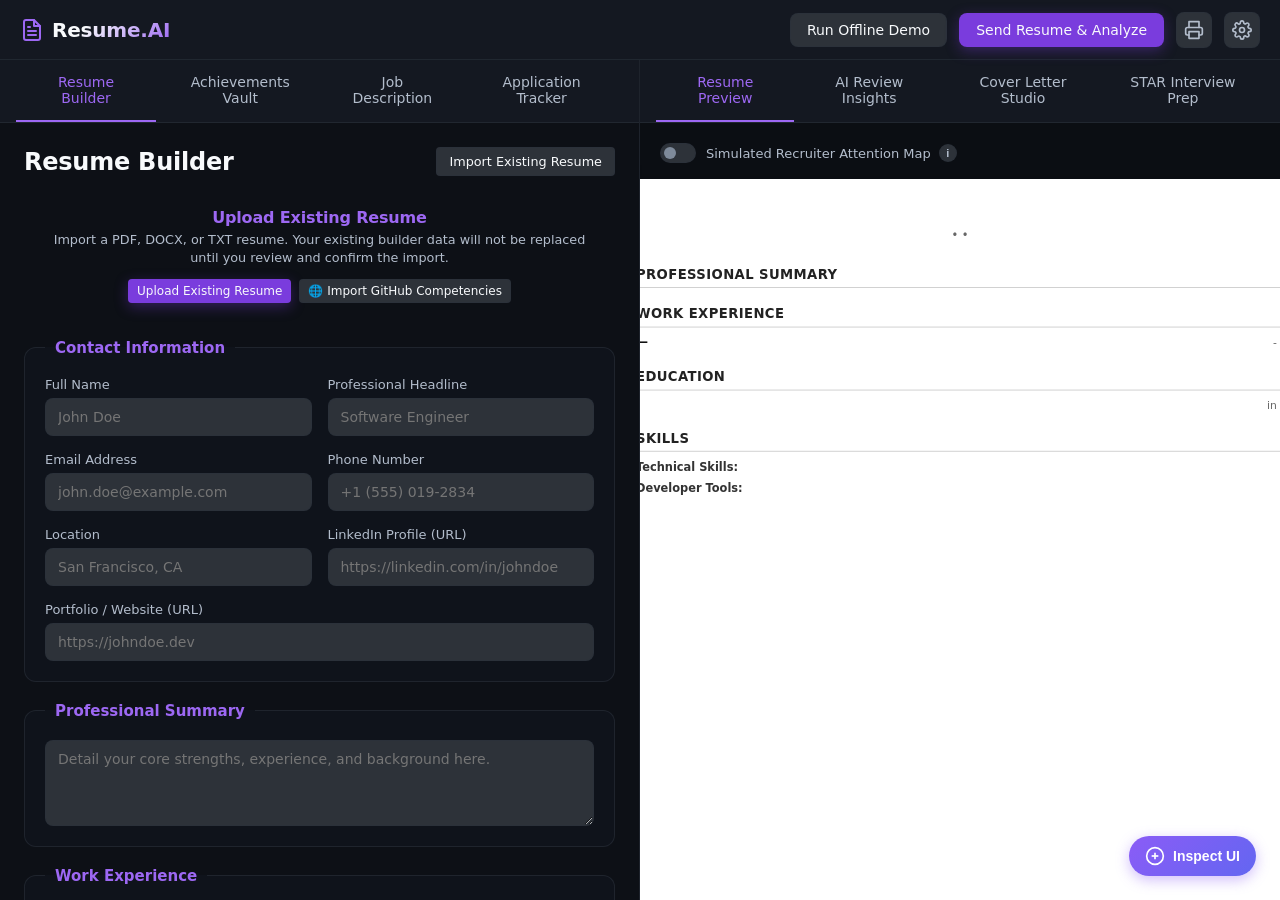
==== index.html @ a14cfd0c "feat: initial commit for Resume.AI optimizer application" ====
<!DOCTYPE html>
<html lang="en">
<head>
  <meta charset="UTF-8">
  <meta name="viewport" content="width=device-width, initial-scale=1.0">
  <title>Resume.AI - Resume Builder & Recruiter/ATS Analyzer</title>
  <meta name="description" content="Optimize your resume using a deterministic ATS compatibility score and simulated recruiter heatmap reviews.">
  <link rel="stylesheet" href="styles.css">
</head>
<body class="print-letter">

  <!-- Main App Header -->
  <header class="app-header">
    <div class="header-container">
      <div class="logo-area">
        <svg class="logo-icon" width="24" height="24" viewBox="0 0 24 24" fill="none" stroke="currentColor" stroke-width="2" stroke-linecap="round" stroke-linejoin="round">
          <path d="M14 2H6a2 2 0 0 0-2 2v16a2 2 0 0 0 2 2h12a2 2 0 0 0 2-2V8z"></path>
          <polyline points="14 2 14 8 20 8"></polyline>
          <line x1="16" y1="13" x2="8" y2="13"></line>
          <line x1="16" y1="17" x2="8" y2="17"></line>
          <polyline points="10 9 9 9 8 9"></polyline>
        </svg>
        <h1 class="logo-title">Resume.AI</h1>
      </div>
      
      <nav class="header-actions" aria-label="Global controls">
        <button id="btn-run-demo" class="btn btn-secondary" type="button">
          Run Offline Demo
        </button>
        <button id="btn-run-live" class="btn btn-primary" type="button">
          Send Resume & Analyze
        </button>
        <button id="btn-print" class="btn btn-icon" type="button" aria-label="Print or Save PDF">
          <svg width="20" height="20" viewBox="0 0 24 24" fill="none" stroke="currentColor" stroke-width="2" stroke-linecap="round" stroke-linejoin="round">
            <polyline points="6 9 6 2 18 2 18 9"></polyline>
            <path d="M6 18H4a2 2 0 0 1-2-2v-5a2 2 0 0 1 2-2h16a2 2 0 0 1 2 2v5a2 2 0 0 1-2 2h-2"></path>
            <rect x="6" y="14" width="12" height="8"></rect>
          </svg>
        </button>
        <button id="btn-settings" class="btn btn-icon" type="button" aria-label="Open settings">
          <svg width="20" height="20" viewBox="0 0 24 24" fill="none" stroke="currentColor" stroke-width="2" stroke-linecap="round" stroke-linejoin="round">
            <circle cx="12" cy="12" r="3"></circle>
            <path d="M19.4 15a1.65 1.65 0 0 0 .33 1.82l.06.06a2 2 0 1 1-2.83 2.83l-.06-.06a1.65 1.65 0 0 0-1.82-.33 1.65 1.65 0 0 0-1 1.51V21a2 2 0 0 1-4 0v-.09A1.65 1.65 0 0 0 9 19.4a1.65 1.65 0 0 0-1.82.33l-.06.06a2 2 0 1 1-2.83-2.83l.06-.06a1.65 1.65 0 0 0 .33-1.82 1.65 1.65 0 0 0-1.51-1H3a2 2 0 0 1 0-4h.09A1.65 1.65 0 0 0 4.6 9a1.65 1.65 0 0 0-.33-1.82l-.06-.06a2 2 0 1 1 2.83-2.83l.06.06a1.65 1.65 0 0 0 1.82.33H9a1.65 1.65 0 0 0 1-1.51V3a2 2 0 0 1 4 0v.09a1.65 1.65 0 0 0 1 1.51 1.65 1.65 0 0 0 1.82-.33l.06-.06a2 2 0 1 1 2.83 2.83l-.06.06a1.65 1.65 0 0 0-.33 1.82V9a1.65 1.65 0 0 0 1.51 1H21a2 2 0 0 1 0 4h-.09a1.65 1.65 0 0 0-1.51 1z"></path>
          </svg>
        </button>
      </div>
    </div>
  </header>

  <!-- Mobile Bottom Tab Navigation -->
  <nav class="mobile-nav-tabs" aria-label="Mobile Navigation">
    <button id="mobile-tab-editor" class="mobile-nav-btn active" type="button">
      <svg width="20" height="20" viewBox="0 0 24 24" fill="none" stroke="currentColor" stroke-width="2" stroke-linecap="round" stroke-linejoin="round">
        <path d="M11 4H4a2 2 0 0 0-2 2v14a2 2 0 0 0 2 2h14a2 2 0 0 0 2-2v-7"></path>
        <path d="M18.5 2.5a2.121 2.121 0 1 1 3 3L12 15l-4 1 1-4z"></path>
      </svg>
      <span>Editor</span>
    </button>
    <button id="mobile-tab-preview" class="mobile-nav-btn" type="button">
      <svg width="20" height="20" viewBox="0 0 24 24" fill="none" stroke="currentColor" stroke-width="2" stroke-linecap="round" stroke-linejoin="round">
        <path d="M14 2H6a2 2 0 0 0-2 2v16a2 2 0 0 0 2 2h12a2 2 0 0 0 2-2V8z"></path>
        <polyline points="14 2 14 8 20 8"></polyline>
      </svg>
      <span>Preview</span>
    </button>
    <button id="mobile-tab-insights" class="mobile-nav-btn" type="button">
      <svg width="20" height="20" viewBox="0 0 24 24" fill="none" stroke="currentColor" stroke-width="2" stroke-linecap="round" stroke-linejoin="round">
        <line x1="18" y1="20" x2="18" y2="10"></line>
        <line x1="12" y1="20" x2="12" y2="4"></line>
        <line x1="6" y1="20" x2="6" y2="14"></line>
      </svg>
      <span>Insights</span>
    </button>
  </nav>

  <!-- Main Content Grid -->
  <main class="app-main-grid">
    
    <!-- LEFT PANEL: Editor Forms -->
    <section class="panel-section editor-panel" aria-label="Resume Inputs and Setup">
      <div class="panel-tabs-header" role="tablist" aria-label="Editor sections">
        <button id="tab-builder" class="panel-tab active" role="tab" aria-selected="true" aria-controls="panel-builder" tabindex="0" type="button">
          Resume Builder
        </button>
        <button id="tab-vault" class="panel-tab" role="tab" aria-selected="false" aria-controls="panel-vault" tabindex="-1" type="button">
          Achievements Vault
        </button>
        <button id="tab-jd" class="panel-tab" role="tab" aria-selected="false" aria-controls="panel-jd" tabindex="-1" type="button">
          Job Description
        </button>
        <button id="tab-tracker" class="panel-tab" role="tab" aria-selected="false" aria-controls="panel-tracker" tabindex="-1" type="button">
          Application Tracker
        </button>
      </div>

      <!-- Tab Content Area -->
      <div class="panel-body">
        
        <!-- Tab 1: Builder Form -->
        <div id="panel-builder" class="tab-panel-content active" role="tabpanel" aria-labelledby="tab-builder">
          <div class="form-scroll-wrapper">
            <!-- Undo Import Alert Banner -->
            <div id="undo-import-banner" style="display: none; background-color: var(--primary); border: 1px solid var(--primary-light); border-radius: 6px; padding: 10px 16px; margin: 0 0 20px 0; justify-content: space-between; align-items: center; gap: 12px; flex-wrap: wrap;">
              <span style="font-size: 0.85rem; color: #fff; font-weight: 500;">Resume imported successfully. You can revert back to your previous builder data if needed.</span>
              <button id="btn-undo-import" class="btn btn-secondary btn-sm" type="button" style="background-color: var(--background); border-color: var(--border);">Undo Import</button>
            </div>

            <div style="display: flex; justify-content: space-between; align-items: center; margin-bottom: 16px;">
              <h2 class="section-title" style="margin: 0;">Resume Builder</h2>
              <button id="btn-import-text-trigger" class="btn btn-secondary btn-sm" type="button" style="font-size: 0.8rem; padding: 6px 12px;">Import Existing Resume</button>
            </div>

            <!-- Upload Existing Resume Header Banner -->
            <div class="upload-widget-card" style="background-color: var(--card-bg); border: 1px dashed var(--border); border-radius: 8px; padding: 16px; margin-bottom: 20px; text-align: center;">
              <h3 style="margin-top: 0; font-size: 1rem; color: var(--primary-light); margin-bottom: 4px;">Upload Existing Resume</h3>
              <p style="font-size: 0.8rem; color: var(--text-secondary); margin-bottom: 12px; line-height: 1.4;">
                Import a PDF, DOCX, or TXT resume. Your existing builder data will not be replaced until you review and confirm the import.
              </p>
              <div style="display: flex; justify-content: center; gap: 8px; flex-wrap: wrap;">
                <button id="btn-upload-resume-trigger" class="btn btn-primary btn-sm" type="button" style="display: inline-flex; align-items: center; gap: 6px;">
                  Upload Existing Resume
                </button>
                <button id="btn-scrape-github-trigger" class="btn btn-secondary btn-sm" type="button" style="display: inline-flex; align-items: center; gap: 6px;">
                  🌐 Import GitHub Competencies
                </button>
              </div>
            </div>
            
            <!-- Contact Section -->
            <fieldset class="form-fieldset">
              <legend class="fieldset-legend">Contact Information</legend>
              <div class="form-grid">
                <div class="form-group">
                  <label for="contact-name">Full Name</label>
                  <input type="text" id="contact-name" placeholder="John Doe" value="John Doe">
                </div>
                <div class="form-group">
                  <label for="contact-headline">Professional Headline</label>
                  <input type="text" id="contact-headline" placeholder="Software Engineer" value="Software Engineer">
                </div>
                <div class="form-group">
                  <label for="contact-email">Email Address</label>
                  <input type="email" id="contact-email" placeholder="john.doe@example.com" value="john.doe@example.com">
                </div>
                <div class="form-group">
                  <label for="contact-phone">Phone Number</label>
                  <input type="tel" id="contact-phone" placeholder="+1 (555) 019-2834" value="+1 (555) 019-2834">
                </div>
                <div class="form-group">
                  <label for="contact-location">Location</label>
                  <input type="text" id="contact-location" placeholder="San Francisco, CA" value="San Francisco, CA">
                </div>
                <div class="form-group">
                  <label for="contact-linkedin">LinkedIn Profile (URL)</label>
                  <input type="url" id="contact-linkedin" placeholder="https://linkedin.com/in/johndoe" value="https://linkedin.com/in/johndoe">
                </div>
                <div class="form-group full-width">
                  <label for="contact-portfolio">Portfolio / Website (URL)</label>
                  <input type="url" id="contact-portfolio" placeholder="https://johndoe.dev" value="https://johndoe.dev">
                </div>
              </div>
            </fieldset>

            <!-- Summary Section -->
            <fieldset class="form-fieldset">
              <legend class="fieldset-legend">Professional Summary</legend>
              <div class="form-group">
                <label for="summary-text" class="sr-only">Summary</label>
                <textarea id="summary-text" rows="4" placeholder="Detail your core strengths, experience, and background here.">Experienced Software Engineer specializing in modern frontend architectures and high-performance client applications. Proven history of building responsive web applications.</textarea>
              </div>
            </fieldset>

            <!-- Experience Section -->
            <fieldset class="form-fieldset">
              <legend class="fieldset-legend">Work Experience</legend>
              <div id="experience-list-container">
                <!-- Static Experience Entry -->
                <div class="experience-card" data-id="exp-sample-1">
                  <div class="form-grid">
                    <div class="form-group">
                      <label>Company</label>
                      <input type="text" value="Innovate Tech Solutions" class="exp-company">
                    </div>
                    <div class="form-group">
                      <label>Job Title</label>
                      <input type="text" value="Frontend Engineer" class="exp-title">
                    </div>
                    <div class="form-group">
                      <label>Dates Worked</label>
                      <input type="text" value="Jan 2024 - Present" class="exp-dates">
                    </div>
                    <div class="form-group">
                      <label>Location</label>
                      <input type="text" value="San Francisco, CA" class="exp-location">
                    </div>
                    <div class="form-group full-width">
                      <label>Bullet Points</label>
                      <div class="bullet-list-inputs">
                        <div class="bullet-input-row" data-id="bullet-sample-1">
                          <input type="text" value="Responsible for building application components." class="exp-bullet">
                          <button class="btn btn-icon btn-danger btn-delete-bullet" type="button" aria-label="Delete bullet">×</button>
                        </div>
                        <div class="bullet-input-row" data-id="bullet-sample-2">
                          <input type="text" value="Helped fix bugs in the frontend client application." class="exp-bullet">
                          <button class="btn btn-icon btn-danger btn-delete-bullet" type="button" aria-label="Delete bullet">×</button>
                        </div>
                      </div>
                      <button class="btn btn-secondary btn-sm btn-add-bullet" type="button" style="margin-top: 8px;">+ Add Bullet</button>
                    </div>
                  </div>
                </div>
              </div>
              <button id="btn-add-experience" class="btn btn-secondary" type="button" style="margin-top: 12px;">+ Add Work Experience</button>
            </fieldset>

            <!-- Education Section -->
            <fieldset class="form-fieldset">
              <legend class="fieldset-legend">Education</legend>
              <div id="education-list-container">
                <div class="education-card" data-id="edu-sample-1">
                  <div class="form-grid">
                    <div class="form-group">
                      <label>School</label>
                      <input type="text" value="State University" class="edu-school">
                    </div>
                    <div class="form-group">
                      <label>Degree & Major</label>
                      <input type="text" value="Bachelor of Science in Computer Science" class="edu-degree">
                    </div>
                    <div class="form-group">
                      <label>Graduation Date</label>
                      <input type="text" value="May 2023" class="edu-date">
                    </div>
                  </div>
                </div>
              </div>
              <button id="btn-add-education" class="btn btn-secondary" type="button" style="margin-top: 12px;">+ Add Education</button>
            </fieldset>

            <!-- Skills Section -->
            <fieldset class="form-fieldset">
              <legend class="fieldset-legend">Skills</legend>
              <div class="form-grid">
                <div class="form-group full-width">
                  <label for="skills-technical">Technical Skills (Comma separated)</label>
                  <input type="text" id="skills-technical" value="JavaScript, HTML, CSS, React">
                </div>
                <div class="form-group full-width">
                  <label for="skills-tools">Developer Tools (Comma separated)</label>
                  <input type="text" id="skills-tools" value="Git, VS Code, Webpack">
                </div>
              </div>
            </fieldset>
          </div>
        </div>

        <!-- Tab 2: Achievements Vault -->
        <div id="panel-vault" class="tab-panel-content" role="tabpanel" aria-labelledby="tab-vault" style="display: none;">
          <div class="form-scroll-wrapper">
            <h2 class="section-title">Achievements & Certifications Vault</h2>
            <p class="section-subtitle">Store your credentials and awards offline. Resume.AI will review the Job Description and suggest adding them only if relevant.</p>
            
            <div id="vault-list-container">
              <!-- Static Vault Item -->
              <div class="vault-card" data-id="vault-sample-1">
                <div class="vault-header">
                  <span class="badge badge-cert">Certification</span>
                  <div class="vault-actions">
                    <button class="btn btn-link btn-toggle-vault-active" type="button">Include on Resume</button>
                    <button class="btn btn-icon btn-danger btn-delete-vault" type="button" aria-label="Delete item">×</button>
                  </div>
                </div>
                <div class="form-grid">
                  <div class="form-group">
                    <label>Name</label>
                    <input type="text" value="AWS Certified Solutions Architect" class="vault-name">
                  </div>
                  <div class="form-group">
                    <label>Issuer / Org</label>
                    <input type="text" value="Amazon Web Services" class="vault-issuer">
                  </div>
                  <div class="form-group">
                    <label>Date Earned</label>
                    <input type="text" value="Dec 2024" class="vault-date">
                  </div>
                  <div class="form-group">
                    <label>Aliases (Comma separated)</label>
                    <input type="text" value="AWS CSA, AWS Architect" class="vault-aliases">
                  </div>
                </div>
              </div>
            </div>
            
            <button id="btn-add-vault" class="btn btn-secondary" type="button" style="margin-top: 12px;">+ Add Vault Item</button>
          </div>
        </div>

        <!-- Tab 3: Job Description -->
        <div id="panel-jd" class="tab-panel-content" role="tabpanel" aria-labelledby="tab-jd" style="display: none;">
          <div class="form-scroll-wrapper">
            <h2 class="section-title">Target Job Description</h2>
            <p class="section-subtitle">Paste the full job description you are targeting to run the 3-stage compatibility review.</p>
            
            <div class="form-group">
              <label for="jd-text" class="sr-only">Job Description</label>
              <textarea id="jd-text" class="jd-textarea" rows="15" placeholder="Looking for a Frontend Engineer experienced in JavaScript, CSS, and modern framework technologies..."></textarea>
            </div>
          </div>
        </div>

        <!-- Tab 4: Application Tracker (CRM View) -->
        <div id="panel-tracker" class="tab-panel-content" role="tabpanel" aria-labelledby="tab-tracker" style="display: none;">
          <div class="form-scroll-wrapper">
            <div style="display: flex; justify-content: space-between; align-items: center; margin-bottom: 12px;">
              <div>
                <h2 class="section-title" style="margin: 0;">Application Kanban Tracker</h2>
                <p class="section-subtitle" style="margin: 4px 0 0 0;">Manage and track your active job applications across all stages.</p>
              </div>
              <button id="btn-add-tracker-item" class="btn btn-primary btn-sm" type="button">+ New Application</button>
            </div>

            <!-- Kanban Grid Container -->
            <div id="tracker-kanban-board" style="display: grid; grid-template-columns: repeat(auto-fit, minmax(200px, 1fr)); gap: 12px; margin-top: 16px;">
              <!-- Dynamic Kanban Column Cards -->
            </div>
          </div>
        </div>
      </div>
    </section>

    <!-- RIGHT PANEL: Preview / Review Screen -->
    <section class="panel-section preview-panel" aria-label="Resume Output and AI Review">
      <div class="panel-tabs-header" role="tablist" aria-label="Outputs">
        <button id="tab-preview" class="panel-tab active" role="tab" aria-selected="true" aria-controls="panel-preview" tabindex="0" type="button">
          Resume Preview
        </button>
        <button id="tab-review" class="panel-tab" role="tab" aria-selected="false" aria-controls="panel-review" tabindex="-1" type="button">
          AI Review Insights
        </button>
        <button id="tab-coverletter" class="panel-tab" role="tab" aria-selected="false" aria-controls="panel-coverletter" tabindex="-1" type="button">
          Cover Letter Studio
        </button>
        <button id="tab-interview" class="panel-tab" role="tab" aria-selected="false" aria-controls="panel-interview" tabindex="-1" type="button">
          STAR Interview Prep
        </button>
      </div>

      <!-- Preview Panel Content -->
      <div class="panel-body">
        
        <!-- Live Resume Sheet (White sheet in dark container) -->
        <div id="panel-preview" class="tab-panel-content active" role="tabpanel" aria-labelledby="tab-preview">
          
          <div class="preview-controls-row">
            <div class="heatmap-toggle-wrapper">
              <label class="switch-label" for="toggle-heatmap">
                <input type="checkbox" id="toggle-heatmap">
                <span class="switch-slider"></span>
                <span>Simulated Recruiter Attention Map</span>
              </label>
              <span id="heatmap-sr-status" class="sr-only" aria-live="polite">Simulated Recruiter Attention Map is currently hidden.</span>
              <div class="info-tooltip-container">
                <button class="info-tooltip-trigger" type="button" aria-label="Map information">i</button>
                <div class="info-tooltip-popup" role="tooltip">
                  This visualization is an AI-generated attention estimate based on resume structure and content placement. It is not based on physical eye-tracking data.
                </div>
              </div>
            </div>
          </div>

          <div class="resume-sheet-container">
            <!-- Simulated Attention Overlay (Hidden by default) -->
            <div id="heatmap-overlay" class="heatmap-overlay" style="display: none;">
              <div class="heatmap-bubble spot-1" style="top: 10%; left: 30%; width: 250px; height: 120px;"></div>
              <div class="heatmap-bubble spot-2" style="top: 25%; left: 15%; width: 500px; height: 180px;"></div>
              <div class="heatmap-bubble spot-3" style="top: 55%; left: 20%; width: 350px; height: 100px;"></div>
            </div>
            
            <!-- Standard ATS Resume Layout -->
            <article class="resume-sheet">
              
              <header class="resume-sheet-header">
                <h2 id="preview-name" class="resume-title">John Doe</h2>
                <p id="preview-headline" class="resume-subtitle">Software Engineer</p>
                <div id="preview-contact-details" class="resume-contact">
                  <span id="preview-email">john.doe@example.com</span> • 
                  <span id="preview-phone">+1 (555) 019-2834</span> • 
                  <span id="preview-location">San Francisco, CA</span>
                </div>
                <div class="resume-links">
                  <a id="preview-linkedin" href="https://linkedin.com/in/johndoe" target="_blank" rel="noopener">LinkedIn</a>
                  <a id="preview-portfolio" href="https://johndoe.dev" target="_blank" rel="noopener">Portfolio</a>
                </div>
              </header>

              <section class="resume-section">
                <h3>Professional Summary</h3>
                <hr>
                <p id="preview-summary">Experienced Software Engineer specializing in modern frontend architectures and high-performance client applications. Proven history of building responsive web applications.</p>
              </section>

              <section class="resume-section">
                <h3>Work Experience</h3>
                <hr>
                <div id="preview-experience-container">
                  <div class="preview-experience-item">
                    <div class="item-header">
                      <strong class="item-comp-title">Innovate Tech Solutions — Frontend Engineer</strong>
                      <span class="item-meta">Jan 2024 - Present | San Francisco, CA</span>
                    </div>
                    <ul class="item-bullets">
                      <li>Responsible for building application components.</li>
                      <li>Helped fix bugs in the frontend client application.</li>
                    </ul>
                  </div>
                </div>
              </section>

              <section class="resume-section">
                <h3>Education</h3>
                <hr>
                <div id="preview-education-container">
                  <div class="preview-education-item">
                    <div class="item-header">
                      <strong class="item-comp-title">State University</strong>
                      <span class="item-meta">Bachelor of Science in Computer Science | May 2023</span>
                    </div>
                  </div>
                </div>
              </section>

              <section class="resume-section">
                <h3>Skills</h3>
                <hr>
                <div class="preview-skills-grid">
                  <div><strong>Technical Skills:</strong> <span id="preview-skills-technical">JavaScript, HTML, CSS, React</span></div>
                  <div><strong>Developer Tools:</strong> <span id="preview-skills-tools">Git, VS Code, Webpack</span></div>
                  <div id="preview-skills-vault-row" style="display: none;">
                    <strong>Certifications & Awards:</strong> <span id="preview-skills-vault-list"></span>
                  </div>
                </div>
              </section>

            </article>
          </div>
        </div>

        <!-- AI Review Tab: Analysis Dashboard placeholders -->
        <div id="panel-review" class="tab-panel-content" role="tabpanel" aria-labelledby="tab-review" style="display: none;">
          <div class="review-scroll-wrapper">
            
            <!-- Default Empty State -->
            <div id="review-empty-state" class="empty-state-card">
              <svg width="48" height="48" viewBox="0 0 24 24" fill="none" stroke="currentColor" stroke-width="1.5" stroke-linecap="round" stroke-linejoin="round" class="empty-icon">
                <circle cx="12" cy="12" r="10"></circle>
                <line x1="12" y1="8" x2="12" y2="12"></line>
                <line x1="12" y1="16" x2="12.01" y2="16"></line>
              </svg>
              <h3>No Analysis Run Yet</h3>
              <p>Configure your target Job Description and click "Run Offline Demo" or "Send Resume & Analyze" above to generate insights.</p>
            </div>
            
            <!-- Loading State Card -->
            <div id="review-loading-state" class="empty-state-card" style="display: none;">
              <div class="loader-spinner" style="border: 4px solid rgba(255,255,255,0.1); border-top: 4px solid var(--primary-light); border-radius: 50%; width: 40px; height: 40px; animation: spin 1s linear infinite; margin-bottom: 16px;"></div>
              <h3>Analyzing Resume...</h3>
              <p>Analyzing formatting criteria, matching credentials, and fetching AI review impressions.</p>
              <button id="btn-cancel-analysis" class="btn btn-secondary btn-sm" type="button" style="margin-top: 16px;">Cancel Analysis</button>
            </div>

            <!-- Hidden Review Results Mock Frame -->
            <div id="review-results-container" style="display: none;">
              
              <!-- ATS Score & Core Checklist -->
              <div class="review-row-grid">
                <div class="dashboard-card score-card">
                  <h3 class="card-title">ATS Compatibility Estimate</h3>
                  <div class="score-display">
                    <span id="score-number-display" class="score-number">--</span>
                    <span class="score-total">/100</span>
                  </div>
                  <div id="score-band-badge" class="badge" style="margin: 8px 0; font-size: 0.85rem; display: inline-block;">Needs Improvement</div>
                  <p class="score-caption" style="font-size: 0.75rem; margin-top: 8px;">
                    This estimate measures resume structure and alignment with the provided Job Description. It does not represent the scoring method of any specific ATS or guarantee an interview.
                  </p>
                </div>
                
                <div class="dashboard-card checklist-card">
                  <h3 class="card-title">Formatting Checks</h3>
                  <ul id="checklist-list-container" class="checklist-list">
                    <!-- Dynamic Checklist items go here -->
                  </ul>
                </div>
              </div>

              <!-- ATS Categories Breakdown -->
              <div class="dashboard-card">
                <h3 class="card-title">ATS Category Breakdowns</h3>
                <div id="ats-breakdown-details">
                  <!-- Dynamic category scores & findings go here -->
                </div>
              </div>

              <!-- 5-Dimensional Job Fit Breakdown (ai-job-search style) -->
              <div class="dashboard-card">
                <div style="display: flex; justify-content: space-between; align-items: center; margin-bottom: 12px;">
                  <h3 class="card-title" style="margin-bottom: 0;">5-Dimensional Job Fit Analysis</h3>
                  <span class="badge badge-cert" style="font-size: 0.75rem;">AI Fit Matrix</span>
                </div>
                <p style="font-size: 0.8rem; color: var(--text-muted); margin-bottom: 16px;">
                  Evaluates alignment across key candidate evaluation pillars: Skills, Experience Level, Career Trajectory, Culture &amp; Work-Style, and Platform Tools.
                </p>
                <div id="fit-5d-container" style="display: flex; flex-direction: column; gap: 14px;">
                  <!-- Dynamic 5D Fit Bars inserted by JS -->
                </div>
              </div>

              <!-- Stage 2: Recruiter Review -->
              <div class="dashboard-card">
                <h3 class="card-title">Stage 2: Recruiter 7-Second Review</h3>
                <div id="recruiter-review-findings">
                  <!-- Dynamic recruiter comments go here -->
                </div>
              </div>

              <!-- Stage 3: Hiring Manager Review -->
              <div class="dashboard-card">
                <h3 class="card-title">Stage 3: Hiring Manager Review</h3>
                <div id="hiring-manager-review-findings">
                  <!-- Dynamic hiring manager comments go here -->
                </div>
              </div>

              <!-- Bullet Rewrites Section -->
              <div class="dashboard-card">
                <div style="display: flex; justify-content: space-between; align-items: center; margin-bottom: 12px; flex-wrap: wrap; gap: 8px;">
                  <h3 class="card-title" style="margin: 0;">Experience Bullet Optimization</h3>
                  <button id="btn-global-undo" class="btn btn-secondary btn-sm" type="button" disabled style="display: inline-flex; align-items: center; gap: 4px;">
                    Undo Last Rewrite
                  </button>
                </div>
                <p class="section-subtitle">Rewriting weak statements to use action verbs, owner mindsets, and impact slots without inventing unsupported facts.</p>
                <div id="bullet-rewrites-container">
                  <!-- Dynamic rewrite cards go here -->
                </div>
              </div>

              <!-- Achievements & Certifications Vault Actions -->
              <div class="dashboard-card">
                <h3 class="card-title">Vault Match Recommendations</h3>
                <p class="section-subtitle">AI recommendations to toggle credentials on or off based on target Job Description demands.</p>
                <div id="vault-suggestions-container">
                  <!-- Dynamic vault certification suggestions go here -->
                </div>
              </div>

            </div>

          </div>
        </div>

        <!-- Cover Letter Studio Tab Panel -->
        <div id="panel-coverletter" class="tab-panel-content" role="tabpanel" aria-labelledby="tab-coverletter" style="display: none; padding: 20px;">
          <div class="dashboard-card">
            <div style="display: flex; justify-content: space-between; align-items: center; margin-bottom: 12px; flex-wrap: wrap; gap: 8px;">
              <div>
                <h3 class="card-title" style="margin: 0;">AI Cover Letter Drafter &amp; Reviewer</h3>
                <p style="font-size: 0.8rem; color: var(--text-muted); margin-top: 4px;">
                  Uses a dual-agent process: Agent 1 drafts from your resume &amp; target JD, Agent 2 reviews from a hiring manager's perspective.
                </p>
              </div>
              <div style="display: flex; gap: 8px;">
                <select id="coverletter-tone" class="form-control" style="width: auto; padding: 4px 8px; font-size: 0.8rem;">
                  <option value="professional">Professional / Enterprise</option>
                  <option value="conversational">Startup / Conversational</option>
                  <option value="executive">Executive / Technical Lead</option>
                </select>
                <button id="btn-generate-coverletter" class="btn btn-primary btn-sm" type="button">
                  Generate Cover Letter
                </button>
              </div>
            </div>

            <!-- Draft Output Area -->
            <div id="coverletter-output-box" style="margin-top: 16px;">
              <textarea id="coverletter-text" style="width: 100%; height: 340px; background-color: var(--card-bg); color: #fff; border: 1px solid var(--border); border-radius: 6px; padding: 14px; font-family: sans-serif; font-size: 0.9rem; line-height: 1.6; resize: vertical;" placeholder="Click 'Generate Cover Letter' to draft a tailored letter matching your experience to the target Job Description..."></textarea>
              <div style="display: flex; justify-content: flex-end; gap: 10px; margin-top: 10px;">
                <button id="btn-copy-coverletter" class="btn btn-secondary btn-sm" type="button">
                  Copy to Clipboard
                </button>
              </div>
            </div>
          </div>
        </div>

        <!-- STAR Interview Prep Studio Tab Panel -->
        <div id="panel-interview" class="tab-panel-content" role="tabpanel" aria-labelledby="tab-interview" style="display: none; padding: 20px;">
          <div class="dashboard-card">
            <div style="display: flex; justify-content: space-between; align-items: center; margin-bottom: 12px; flex-wrap: wrap; gap: 8px;">
              <div>
                <h3 class="card-title" style="margin: 0;">STAR Interview Prep Studio</h3>
                <p style="font-size: 0.8rem; color: var(--text-muted); margin-top: 4px;">
                  Generates Situation, Task, Action, Result (STAR) interview stories matching your resume metrics to target JD requirements.
                </p>
              </div>
              <button id="btn-generate-star" class="btn btn-primary btn-sm" type="button">
                Generate STAR Q&amp;A Prep
              </button>
            </div>

            <!-- STAR Prep Output Cards -->
            <div id="star-prep-container" style="margin-top: 16px; display: flex; flex-direction: column; gap: 14px;">
              <div class="stage-placeholder-banner">
                <p>Click 'Generate STAR Q&amp;A Prep' to build tailored Situation-Task-Action-Result interview responses.</p>
              </div>
            </div>
          </div>
        </div>

      </div>
    </section>

  </main>

  <!-- Modals & Dialog overlays -->
  
  <!-- 1. Settings Dialog -->
  <dialog id="settings-dialog" class="app-dialog" role="dialog" aria-modal="true" aria-labelledby="settings-dialog-title">
    <div class="dialog-content">
      <header class="dialog-header">
        <h2 id="settings-dialog-title">Application Settings</h2>
        <button class="dialog-close-btn" aria-label="Close settings">×</button>
      </header>
      
      <div class="dialog-body">
        <fieldset class="form-fieldset">
          <legend class="fieldset-legend">Gemini API Credentials</legend>
          <p class="settings-disclaimer">
            **Gemini API key notice:** Use a current authorization key created in Google AI Studio. Google plans to stop accepting standard API keys in September 2026. Your key is sent directly from this browser to the Gemini API and may be visible through browser developer tools or extensions.
          </p>
          
          <div class="form-group">
            <label for="settings-api-key">Gemini API Key</label>
            <input type="password" id="settings-api-key" placeholder="AIzaSy..." value="" autocomplete="current-password">
            <span class="input-hint">The key is stored client-side according to your storage preference.</span>
          </div>

          <div class="form-group">
            <label for="settings-storage-pref">Key Storage Mode</label>
            <select id="settings-storage-pref">
              <option value="session">Use for this session only (sessionStorage)</option>
              <option value="local">Remember on this device (localStorage with warning)</option>
            </select>
            <span class="input-hint warning-hint" id="local-storage-warning" style="display: none;">
              ⚠️ Warning: Saving keys in localStorage makes them retrievable by scripting on this website. Do not use production keys.
            </span>
          <div class="form-group" style="margin-top: 12px;">
            <label for="settings-model">Gemini Model</label>
            <select id="settings-model">
              <option value="gemini-3.6-flash">Gemini 3.6 Flash (Fastest, High Performance)</option>
              <option value="gemini-3.5-flash">Gemini 3.5 Flash (Balanced Speed & Accuracy)</option>
              <option value="gemini-3.1-pro">Gemini 3.1 Pro (Deep Complex Reasoning)</option>
            </select>
            <span class="input-hint">Select the Gemini model version used for resume reviews and intelligent file imports.</span>
          </div>

          <div class="settings-actions">
            <button id="btn-save-key" class="btn btn-primary btn-sm" type="button">Save API Key</button>
            <button id="btn-clear-key" class="btn btn-secondary btn-sm" type="button">Clear Saved Key</button>
          </div>
        </fieldset>

        <fieldset class="form-fieldset">
          <legend class="fieldset-legend">Document Format</legend>
          <div class="form-group">
            <label for="settings-paper-size">Export Paper Size</label>
            <select id="settings-paper-size">
              <option value="letter">US Letter (8.5" × 11")</option>
              <option value="a4">A4 (210mm × 297mm)</option>
            </select>
          </div>
        </fieldset>

        <fieldset class="form-fieldset">
          <legend class="fieldset-legend">Backup & Restore</legend>
          <p class="settings-disclaimer" style="background-color: hsla(142, 60%, 45%, 0.1); border-color: hsla(142, 60%, 45%, 0.3);">
            Export your data to a JSON backup file, or restore a previously saved backup. The backup file explicitly excludes any API keys.
          </p>
          <div class="settings-actions">
            <button id="btn-export-backup" class="btn btn-primary btn-sm" type="button">Export Backup</button>
            <button id="btn-trigger-import" class="btn btn-secondary btn-sm" type="button">Import Backup</button>
            <input type="file" id="import-file-input" accept=".json" style="display:none;" aria-hidden="true">
          </div>
        </fieldset>

        <fieldset class="form-fieldset">
          <legend class="fieldset-legend">Application Data Reset</legend>
          <p class="reset-disclaimer">Perform selective clears or a full destructive factory reset. A confirmation dialog will prompt you before data is erased.</p>
          <div class="settings-actions" style="flex-wrap: wrap;">
            <button id="btn-clear-resume" class="btn btn-secondary btn-sm" type="button">Clear Resume Data</button>
            <button id="btn-clear-analysis" class="btn btn-secondary btn-sm" type="button">Clear Analysis Results</button>
            <button id="btn-clear-api-key" class="btn btn-secondary btn-sm" type="button">Clear API Key</button>
            <button id="btn-reset-data" class="btn btn-danger btn-sm" type="button" style="width: 100%; margin-top: 8px;">Reset All Local Data</button>
          </div>
        </fieldset>
      </div>
      
      <footer class="dialog-footer">
        <button id="btn-settings-close" class="btn btn-secondary" type="button">Close</button>
      </footer>
    </div>
  </dialog>

  <!-- 2. Privacy Disclosure Dialog -->
  <dialog id="privacy-dialog" class="app-dialog" role="dialog" aria-modal="true" aria-labelledby="privacy-dialog-title">
    <div class="dialog-content">
      <header class="dialog-header">
        <h2 id="privacy-dialog-title">Live AI Analysis Consent</h2>
      </header>
      
      <div class="dialog-body">
        <div class="privacy-alert-box">
          <svg class="privacy-alert-icon" width="24" height="24" viewBox="0 0 24 24" fill="none" stroke="currentColor" stroke-width="2">
            <path d="M10.29 3.86L1.82 18a2 2 0 0 0 1.71 3h16.94a2 2 0 0 0 1.71-3L13.71 3.86a2 2 0 0 0-3.42 0z"></path>
            <line x1="12" y1="9" x2="12" y2="13"></line>
            <line x1="12" y1="17" x2="12.01" y2="17"></line>
          </svg>
          <h3>Important Privacy Disclosure</h3>
        </div>
        
        <p class="privacy-text">
          By continuing with Live AI Analysis, your resume text and target job description will be transmitted directly to the Google Gemini API. This data includes any personal contact info, career history, and credentials you have entered.
        </p>
        <p class="privacy-text">
          Resume.AI is a browser-only application and does not operate its own backend database or server.
        </p>
        <p class="privacy-text font-bold">
          If you wish to test Resume.AI privately without sending any data to external network servers, please click Cancel and use the Offline Demo Sandbox instead.
        </p>
      </div>
      
      <footer class="dialog-footer">
        <button id="btn-privacy-confirm" class="btn btn-primary" type="button">I Consent, Proceed</button>
        <button id="btn-privacy-cancel" class="btn btn-secondary" type="button">Cancel</button>
      </footer>
    </div>
  </dialog>

  <!-- 3. Raw Text Importer Dialog -->
  <dialog id="import-text-dialog" class="app-dialog" role="dialog" aria-modal="true" aria-labelledby="import-text-dialog-title">
    <div class="dialog-content" style="max-width: 600px;">
      <div class="dialog-header">
        <h3 id="import-text-dialog-title">Import Existing Resume</h3>
        <button class="dialog-close-btn" aria-label="Close dialog">&times;</button>
      </div>
      <p style="font-size: 0.85rem; color: var(--text-muted); margin-bottom: 12px;">
        Copy and paste the plain text of your existing resume (from PDF, Word, or plain text) into the field below. Choose a parsing strategy below.
      </p>

      <!-- Parsing Strategy -->
      <fieldset style="border: 1px solid var(--border); border-radius: 6px; padding: 10px 14px; margin-bottom: 14px;">
        <legend style="font-size: 0.8rem; font-weight: 600; padding: 0 6px;">Parsing Strategy</legend>
        <div style="display: flex; flex-direction: column; gap: 8px; margin-top: 6px;">
          <label style="display: flex; align-items: center; gap: 8px; font-size: 0.85rem; cursor: pointer;">
            <input type="radio" name="text-parse-strategy" value="local" id="text-parse-local" checked>
            <span><strong>Parse Locally (Offline)</strong> — No API key required. Uses intelligent regex to extract sections.</span>
          </label>
          <label style="display: flex; align-items: center; gap: 8px; font-size: 0.85rem; cursor: pointer;">
            <input type="radio" name="text-parse-strategy" value="gemini" id="text-parse-gemini">
            <span><strong>Parse with Gemini AI</strong> — Requires a saved Gemini API key. More accurate for complex formats.</span>
          </label>
        </div>
      </fieldset>

      <div class="form-group">
        <label for="import-raw-text">Paste Raw Resume Content</label>
        <textarea id="import-raw-text" placeholder="John Doe&#10;Software Engineer...&#10;&#10;EXPERIENCE...&#10;Lead Developer at..." style="height: 250px; font-family: monospace; font-size: 0.85rem; color: #fff; background-color: var(--card-bg); border: 1px solid var(--border); border-radius: 4px; padding: 8px; width: 100%; box-sizing: border-box; resize: vertical;"></textarea>
      </div>
      <p style="font-size: 0.75rem; color: var(--text-muted); margin-top: 6px;">
        ⚠️ Local parsing is run offline and best-effort. Reading order for complex two-column or table-heavy resumes may be mixed.
      </p>
      <div class="dialog-footer" style="margin-top: 16px;">
        <button id="btn-submit-import-text" class="btn btn-primary" type="button">Parse &amp; Populate Resume</button>
        <button id="btn-cancel-import-text" class="btn btn-secondary" type="button">Cancel</button>
      </div>
    </div>
  </dialog>

  <!-- 4. Upload Resume Dialog -->
  <dialog id="upload-resume-dialog" class="app-dialog" role="dialog" aria-modal="true" aria-labelledby="upload-dialog-title">
    <div class="dialog-content" style="max-width: 600px;">
      <div class="dialog-header">
        <h3 id="upload-dialog-title">Upload Existing Resume</h3>
        <button class="dialog-close-btn" aria-label="Close dialog">&times;</button>
      </div>
      
      <!-- File Drop Zone -->
      <div id="drop-zone" class="upload-drop-zone" tabindex="0" role="button" aria-label="Drag and drop your resume file here or click to select from your device. Supported formats are PDF, DOCX, and TXT. Max size 5 MB.">
        <div class="drop-zone-icon">📁</div>
        <p class="drop-zone-text">Drag and drop your resume here <br> or <span class="browse-link" style="color: var(--primary-light); text-decoration: underline; font-weight: bold; cursor: pointer;">Choose File</span></p>
        <p class="drop-zone-subtext">Supported formats: PDF, DOCX, TXT | Maximum size: 5 MB</p>
        <input type="file" id="resume-file-input" accept=".pdf,.docx,.txt" style="display: none;">
      </div>

      <!-- File Status & Extracted Text Preview -->
      <div id="upload-preview-section" style="display: none; margin-top: 16px;">
        <h4 style="font-size: 0.9rem; margin-bottom: 8px;">Extracted Text Preview</h4>
        <div style="font-size: 0.75rem; color: var(--text-secondary); margin-bottom: 8px; font-weight: 600;">
          File: <span id="lbl-file-name" style="color: var(--primary-light);">filename.pdf</span> (<span id="lbl-file-size">1.2MB</span>)
        </div>
        <textarea id="txt-extracted-preview" readonly style="height: 150px; font-family: monospace; font-size: 0.75rem; background-color: var(--background); border: 1px solid var(--border); color: #fff; width: 100%; box-sizing: border-box; padding: 8px; resize: none;"></textarea>
        
        <!-- Parsing Selection -->
        <div class="form-group" style="margin-top: 16px;">
          <label style="font-size: 0.85rem; font-weight: 600; display: block; margin-bottom: 8px;">Select Parsing Strategy</label>
          <div style="display: flex; gap: 16px;">
            <label style="display: flex; align-items: center; gap: 6px; cursor: pointer; font-size: 0.85rem;">
              <input type="radio" name="parse-strategy" value="local" checked>
              Parse Locally (100% Offline, Private)
            </label>
            <label style="display: flex; align-items: center; gap: 6px; cursor: pointer; font-size: 0.85rem;">
              <input type="radio" name="parse-strategy" value="gemini">
              Parse with Gemini AI (Live Mode API Key required)
            </label>
          </div>
        </div>
      </div>

      <!-- Progress indicator -->
      <div id="import-progress-container" style="display: none; margin-top: 16px; text-align: center;">
        <div class="import-spinner" style="display: inline-block; width: 24px; height: 24px; border: 3px solid rgba(255,255,255,0.1); border-top-color: var(--primary-light); border-radius: 50%; animation: spin 1s linear infinite; margin-bottom: 8px;"></div>
        <p id="lbl-import-status" aria-live="polite" style="font-size: 0.85rem; color: var(--primary-light); margin: 0;">Extracting document text...</p>
      </div>

      <div class="dialog-footer" style="margin-top: 20px;">
        <button id="btn-upload-continue" class="btn btn-primary" type="button" disabled>Continue to Review</button>
        <button id="btn-upload-cancel" class="btn btn-secondary" type="button">Cancel</button>
      </div>
    </div>
  </dialog>

  <!-- 5. Import Review Dialog -->
  <dialog id="import-review-dialog" class="app-dialog" role="dialog" aria-modal="true" aria-labelledby="review-dialog-title">
    <div class="dialog-content" style="max-width: 700px; max-height: 90vh; display: flex; flex-direction: column;">
      <div class="dialog-header">
        <h3 id="review-dialog-title">Import Review</h3>
        <button class="dialog-close-btn" aria-label="Close dialog">&times;</button>
      </div>

      <div class="dialog-body-scrollable" style="flex: 1; overflow-y: auto; padding-right: 8px; margin-top: 12px; margin-bottom: 12px; max-height: 55vh;">
        <p style="font-size: 0.85rem; color: var(--text-muted); margin-bottom: 16px;">
          Select which parts of the parsed resume you want to import into your workspace. You can edit the field inputs directly.
        </p>

        <!-- Warnings Banner -->
        <div id="import-warnings-banner" class="alert-box-warning" style="display: none; margin-bottom: 16px; background-color: rgba(230, 126, 34, 0.15); border: 1px solid var(--warning); border-radius: 4px; padding: 10px;">
          <strong style="color: var(--warning); font-size: 0.85rem;">Import Warnings:</strong>
          <ul id="import-warnings-list" style="margin: 8px 0 0 16px; padding: 0; font-size: 0.8rem; color: var(--text-secondary);"></ul>
        </div>

        <!-- Review Sections -->
        <div style="display: flex; flex-direction: column; gap: 16px;">
          <!-- Section: Contact -->
          <fieldset class="form-fieldset">
            <legend class="fieldset-legend" style="display: flex; align-items: center; gap: 8px; float: none; width: auto; padding: 0 8px; margin: 0;">
              <input type="checkbox" id="chk-import-contact" checked>
              Contact Information
            </legend>
            <div id="preview-import-contact" class="form-grid" style="margin-top: 12px;"></div>
          </fieldset>

          <!-- Section: Summary -->
          <fieldset class="form-fieldset">
            <legend class="fieldset-legend" style="display: flex; align-items: center; gap: 8px; float: none; width: auto; padding: 0 8px; margin: 0;">
              <input type="checkbox" id="chk-import-summary" checked>
              Professional Summary
            </legend>
            <div style="margin-top: 12px; width: 100%;">
              <textarea id="preview-import-summary" style="width: 100%; height: 100px; background-color: var(--card-bg); color: #fff; border: 1px solid var(--border); border-radius: 4px; padding: 8px; box-sizing: border-box; resize: vertical;"></textarea>
            </div>
          </fieldset>

          <!-- Section: Experience -->
          <fieldset class="form-fieldset">
            <legend class="fieldset-legend" style="display: flex; align-items: center; gap: 8px; float: none; width: auto; padding: 0 8px; margin: 0;">
              <input type="checkbox" id="chk-import-experience" checked>
              Work Experience
            </legend>
            <div id="preview-import-experience" style="margin-top: 12px; display: flex; flex-direction: column; gap: 12px; width: 100%;"></div>
          </fieldset>

          <!-- Section: Education -->
          <fieldset class="form-fieldset">
            <legend class="fieldset-legend" style="display: flex; align-items: center; gap: 8px; float: none; width: auto; padding: 0 8px; margin: 0;">
              <input type="checkbox" id="chk-import-education" checked>
              Education History
            </legend>
            <div id="preview-import-education" style="margin-top: 12px; display: flex; flex-direction: column; gap: 12px; width: 100%;"></div>
          </fieldset>

          <!-- Section: Skills -->
          <fieldset class="form-fieldset">
            <legend class="fieldset-legend" style="display: flex; align-items: center; gap: 8px; float: none; width: auto; padding: 0 8px; margin: 0;">
              <input type="checkbox" id="chk-import-skills" checked>
              Skills
            </legend>
            <div class="form-grid" style="margin-top: 12px;">
              <div class="form-group">
                <label>Technical Skills (Comma separated)</label>
                <input type="text" id="preview-import-skills-tech" style="background-color: var(--card-bg); color: #fff; border: 1px solid var(--border); border-radius: 4px; padding: 8px; width: 100%; box-sizing: border-box;">
              </div>
              <div class="form-group">
                <label>Tools & Platforms (Comma separated)</label>
                <input type="text" id="preview-import-skills-tools" style="background-color: var(--card-bg); color: #fff; border: 1px solid var(--border); border-radius: 4px; padding: 8px; width: 100%; box-sizing: border-box;">
              </div>
            </div>
          </fieldset>

          <!-- Section: Vault -->
          <fieldset class="form-fieldset">
            <legend class="fieldset-legend" style="display: flex; align-items: center; gap: 8px; float: none; width: auto; padding: 0 8px; margin: 0;">
              <input type="checkbox" id="chk-import-vault" checked>
              Certifications & Vault Items
            </legend>
            <div id="preview-import-vault" style="margin-top: 12px; display: flex; flex-direction: column; gap: 12px; width: 100%;"></div>
          </fieldset>
        </div>
      </div>

      <!-- Import Strategy & Summary -->
      <div style="border-top: 1px solid var(--border); padding-top: 16px;">
        <div style="display: flex; justify-content: space-between; align-items: center; margin-bottom: 12px; flex-wrap: wrap; gap: 12px;">
          <div>
            <label style="font-size: 0.85rem; font-weight: 600; display: block; margin-bottom: 4px;">Choose Import Strategy</label>
            <div style="display: flex; gap: 16px;">
              <label style="display: flex; align-items: center; gap: 6px; cursor: pointer; font-size: 0.85rem;">
                <input type="radio" name="import-strategy" value="replace" checked>
                Replace Current Resume
              </label>
              <label style="display: flex; align-items: center; gap: 6px; cursor: pointer; font-size: 0.85rem;">
                <input type="radio" name="import-strategy" value="merge">
                Merge With Current Resume
              </label>
            </div>
          </div>
          <!-- Dynamic Import Summary Box -->
          <div id="import-summary-summary" style="background-color: rgba(255,255,255,0.05); padding: 8px 12px; border-radius: 4px; font-size: 0.75rem; border: 1px solid var(--border); max-width: 350px;">
            <strong>Import Summary:</strong>
            <div id="lbl-summary-counts" style="margin-top: 4px; color: var(--text-secondary);">No sections selected.</div>
          </div>
        </div>

        <p style="font-size: 0.75rem; color: var(--text-muted); margin-bottom: 12px;">
          No changes have been applied to your active resume workspace yet. Confirming will backup your current state and apply the import.
        </p>

        <div class="dialog-footer">
          <button id="btn-import-confirm" class="btn btn-primary" type="button">Confirm & Import</button>
          <button id="btn-import-review-cancel" class="btn btn-secondary" type="button">Cancel</button>
        </div>
      </div>
    </div>
  </dialog>

  <!-- 4. GitHub Scraper Dialog -->
  <dialog id="github-scraper-dialog" class="app-dialog" role="dialog" aria-modal="true" aria-labelledby="github-scraper-dialog-title">
    <div class="dialog-content" style="max-width: 500px;">
      <div class="dialog-header">
        <h3 id="github-scraper-dialog-title">Import GitHub Competencies</h3>
        <button class="dialog-close-btn" aria-label="Close dialog">&times;</button>
      </div>
      <div class="dialog-body">
        <p style="font-size: 0.85rem; color: var(--text-secondary); margin-bottom: 14px;">
          Fetch public repositories, primary programming languages, and project topics directly from your public GitHub profile.
        </p>
        <div class="form-group">
          <label for="github-username-input">GitHub Username or Profile URL</label>
          <input type="text" id="github-username-input" placeholder="e.g. vivekmed18 or https://github.com/vivekmed18" style="width: 100%; box-sizing: border-box;">
        </div>
      </div>
      <div class="dialog-footer">
        <button id="btn-fetch-github-data" class="btn btn-primary" type="button">Fetch Competencies</button>
        <button id="btn-cancel-github-dialog" class="btn btn-secondary" type="button">Cancel</button>
      </div>
    </div>
  </dialog>

  <!-- Toast Notification System (Offline placeholders) -->
  <div id="toast-container" class="toast-container" aria-live="polite"></div>

  <script src="vendor/pdf.min.js"></script>
  <script src="vendor/mammoth.browser.min.js"></script>
  <script src="file-extractor.js?v=4.2"></script>
  <script src="resume-parser.js?v=4.2"></script>
  <script src="mockData.js?v=4.2"></script>
  <script src="config.js?v=4.2"></script>
  <script src="analyzer.js?v=4.2"></script>
  <script src="app.js?v=4.2"></script>
  <script src="agentation-visual.js?v=1.0"></script>
</body>
</html>
---- styles.css ----
/* Resume.AI CSS Stylesheet */

/* Design Tokens */
:root {
  --font-family: system-ui, -apple-system, BlinkMacSystemFont, "Segoe UI", Roboto, "Helvetica Neue", Arial, sans-serif;
  
  /* HSL Color System */
  --bg-app: hsl(222, 25%, 8%);
  --bg-panel: hsla(222, 25%, 12%, 0.7);
  --border-glass: hsla(217, 15%, 20%, 0.6);
  --text-primary: hsl(210, 40%, 98%);
  --text-secondary: hsl(215, 20%, 75%);
  --text-muted: hsl(215, 12%, 55%);
  
  --primary: hsl(263, 70%, 55%);
  --primary-glow: hsla(263, 70%, 55%, 0.35);
  --primary-light: hsl(263, 85%, 68%);
  
  --secondary: hsl(217, 12%, 20%);
  --secondary-hover: hsl(217, 12%, 26%);
  
  --success: hsl(142, 60%, 45%);
  --danger: hsl(0, 72%, 50%);
  --danger-glow: hsla(0, 72%, 50%, 0.2);
  --warning: hsl(38, 92%, 50%);
  
  --shadow-lg: 0 10px 30px -10px rgba(0, 0, 0, 0.7);
  --radius-lg: 12px;
  --radius-md: 8px;
  --radius-sm: 4px;
  
  /* Resume sheet variables (for web view) */
  --resume-page-width: 8.5in;
  --resume-page-height: 11in;
  --resume-scale: 0.9;
}

/* Base resets */
* {
  box-sizing: border-box;
  margin: 0;
  padding: 0;
}

body {
  font-family: var(--font-family);
  background-color: var(--bg-app);
  color: var(--text-primary);
  height: 100vh;
  overflow: hidden;
  display: flex;
  flex-direction: column;
}

/* Typography & Links */
h1, h2, h3, h4, h5, h6 {
  font-weight: 600;
  letter-spacing: -0.01em;
}

a {
  color: var(--primary-light);
  text-decoration: none;
}

a:hover {
  text-decoration: underline;
}

/* Accessibility Focus States */
button:focus-visible,
input:focus-visible,
select:focus-visible,
textarea:focus-visible,
[role="tab"]:focus-visible,
a:focus-visible {
  outline: 2px solid var(--primary-light);
  outline-offset: 2px;
}

.sr-only {
  position: absolute;
  width: 1px;
  height: 1px;
  padding: 0;
  margin: -1px;
  overflow: hidden;
  clip: rect(0, 0, 0, 0);
  border: 0;
}

/* Scrollbars */
::-webkit-scrollbar {
  width: 8px;
  height: 8px;
}

::-webkit-scrollbar-track {
  background: transparent;
}

::-webkit-scrollbar-thumb {
  background: var(--secondary);
  border-radius: var(--radius-sm);
}

::-webkit-scrollbar-thumb:hover {
  background: var(--border-glass);
}

/* Header styling */
.app-header {
  height: 60px;
  background-color: var(--bg-panel);
  backdrop-filter: blur(12px);
  border-bottom: 1px solid var(--border-glass);
  z-index: 10;
  position: relative;
}

.header-container {
  max-width: 1600px;
  margin: 0 auto;
  height: 100%;
  padding: 0 20px;
  display: flex;
  align-items: center;
  justify-content: space-between;
}

.logo-area {
  display: flex;
  align-items: center;
  gap: 8px;
}

.logo-icon {
  color: var(--primary-light);
}

.logo-title {
  font-size: 1.25rem;
  background: linear-gradient(135deg, var(--text-primary) 30%, var(--primary-light));
  -webkit-background-clip: text;
  -webkit-text-fill-color: transparent;
}

.header-actions {
  display: flex;
  align-items: center;
  gap: 12px;
}

/* Buttons */
.btn {
  font-family: inherit;
  font-size: 0.875rem;
  font-weight: 500;
  padding: 8px 16px;
  border-radius: var(--radius-md);
  border: 1px solid transparent;
  cursor: pointer;
  display: inline-flex;
  align-items: center;
  justify-content: center;
  gap: 8px;
  transition: all 0.2s ease;
}

.btn-primary {
  background-color: var(--primary);
  color: var(--text-primary);
  box-shadow: 0 4px 14px var(--primary-glow);
}

.btn-primary:hover {
  background-color: var(--primary-light);
}

.btn-secondary {
  background-color: var(--secondary);
  border-color: var(--border-glass);
  color: var(--text-primary);
}

.btn-secondary:hover {
  background-color: var(--secondary-hover);
}

.btn-danger {
  background-color: var(--danger-glow);
  border-color: hsla(0, 72%, 50%, 0.4);
  color: hsl(0, 100%, 75%);
}

.btn-danger:hover {
  background-color: var(--danger);
  color: var(--text-primary);
}

.btn-icon {
  width: 36px;
  height: 36px;
  padding: 0;
  border-radius: var(--radius-md);
  background-color: var(--secondary);
  border-color: var(--border-glass);
  color: var(--text-secondary);
}

.btn-icon:hover {
  background-color: var(--secondary-hover);
  color: var(--text-primary);
}

.btn-sm {
  font-size: 0.75rem;
  padding: 4px 8px;
  border-radius: var(--radius-sm);
}

.btn-link {
  background: none;
  border: none;
  color: var(--primary-light);
  cursor: pointer;
  font-size: 0.8125rem;
  text-decoration: underline;
}

.btn-link:hover {
  color: var(--text-primary);
}

/* Layout Grid */
.app-main-grid {
  flex: 1;
  display: grid;
  grid-template-columns: 1fr 1fr;
  overflow: hidden;
  height: calc(100vh - 60px);
}

.panel-section {
  display: flex;
  flex-direction: column;
  height: 100%;
  overflow: hidden;
}

.editor-panel {
  border-right: 1px solid var(--border-glass);
  background-color: hsla(222, 25%, 6%, 0.4);
}

.preview-panel {
  background-color: var(--bg-app);
}

/* Tabs Header */
.panel-tabs-header {
  display: flex;
  background-color: var(--bg-panel);
  border-bottom: 1px solid var(--border-glass);
  padding: 0 16px;
}

.panel-tab {
  font-family: inherit;
  font-size: 0.875rem;
  font-weight: 500;
  padding: 14px 16px;
  color: var(--text-secondary);
  background: none;
  border: none;
  border-bottom: 2px solid transparent;
  cursor: pointer;
  transition: all 0.2s ease;
}

.panel-tab:hover {
  color: var(--text-primary);
}

.panel-tab.active {
  color: var(--primary-light);
  border-bottom-color: var(--primary-light);
}

.panel-body {
  flex: 1;
  overflow: hidden;
  position: relative;
}

.tab-panel-content {
  height: 100%;
  display: flex;
  flex-direction: column;
  overflow: hidden;
}

.form-scroll-wrapper,
.review-scroll-wrapper {
  flex: 1;
  overflow-y: auto;
  padding: 24px;
}

/* Form Styles */
.section-title {
  font-size: 1.5rem;
  margin-bottom: 4px;
}

.section-subtitle {
  font-size: 0.875rem;
  color: var(--text-secondary);
  margin-bottom: 20px;
  line-height: 1.4;
}

.form-fieldset {
  border: 1px solid var(--border-glass);
  background-color: hsla(222, 25%, 10%, 0.5);
  border-radius: var(--radius-lg);
  padding: 20px;
  margin-bottom: 20px;
}

.fieldset-legend {
  font-size: 0.9375rem;
  font-weight: 600;
  padding: 0 10px;
  color: var(--primary-light);
}

.form-grid {
  display: grid;
  grid-template-columns: repeat(2, 1fr);
  gap: 16px;
}

.form-group {
  display: flex;
  flex-direction: column;
  gap: 6px;
}

.form-group.full-width {
  grid-column: span 2;
}

label {
  font-size: 0.8125rem;
  font-weight: 500;
  color: var(--text-secondary);
}

input[type="text"],
input[type="email"],
input[type="tel"],
input[type="url"],
input[type="password"],
textarea,
select {
  font-family: inherit;
  font-size: 0.875rem;
  background-color: var(--secondary);
  border: 1px solid var(--border-glass);
  border-radius: var(--radius-md);
  color: var(--text-primary);
  padding: 10px 12px;
  transition: border-color 0.2s ease;
  width: 100%;
}

input:hover,
textarea:hover,
select:hover {
  border-color: var(--text-muted);
}

input:focus,
textarea:focus,
select:focus {
  border-color: var(--primary-light);
  outline: none;
}

textarea {
  resize: vertical;
}

/* Experience list custom items */
.experience-card,
.education-card,
.vault-card {
  border: 1px solid var(--border-glass);
  background-color: hsla(222, 25%, 8%, 0.7);
  border-radius: var(--radius-md);
  padding: 16px;
  margin-bottom: 12px;
}

.bullet-list-inputs {
  display: flex;
  flex-direction: column;
  gap: 8px;
  margin-top: 6px;
}

.bullet-input-row {
  display: flex;
  align-items: center;
  gap: 8px;
}

/* Vault item UI details */
.vault-header {
  display: flex;
  align-items: center;
  justify-content: space-between;
  margin-bottom: 12px;
}

.badge {
  font-size: 0.75rem;
  font-weight: 600;
  padding: 2px 8px;
  border-radius: 12px;
}

.badge-cert {
  background-color: hsla(263, 70%, 55%, 0.2);
  color: var(--primary-light);
  border: 1px solid hsla(263, 70%, 55%, 0.4);
}

.vault-actions {
  display: flex;
  align-items: center;
  gap: 12px;
}

.jd-textarea {
  min-height: 350px;
}

/* Resume Preview Styles */
#panel-preview {
  flex: 1;
  display: flex;
  flex-direction: column;
  align-items: center;
  padding: 20px;
  background-color: #0b0e13;
  overflow-y: auto;
}

.preview-controls-row {
  width: 100%;
  max-width: var(--resume-page-width);
  margin-bottom: 16px;
  display: flex;
  justify-content: space-between;
  align-items: center;
}

.heatmap-toggle-wrapper {
  display: flex;
  align-items: center;
  gap: 8px;
}

/* Custom Switch Toggle */
.switch-label {
  display: flex;
  align-items: center;
  gap: 10px;
  cursor: pointer;
  font-size: 0.8125rem;
  color: var(--text-secondary);
}

.switch-label input {
  display: none;
}

.switch-slider {
  width: 36px;
  height: 20px;
  background-color: var(--secondary);
  border: 1px solid var(--border-glass);
  border-radius: 10px;
  position: relative;
  transition: all 0.3s ease;
}

.switch-slider::before {
  content: "";
  position: absolute;
  width: 12px;
  height: 12px;
  border-radius: 50%;
  background-color: var(--text-muted);
  left: 3px;
  top: 3px;
  transition: all 0.3s ease;
}

.switch-label input:checked + .switch-slider {
  background-color: var(--primary);
  border-color: var(--primary-light);
}

.switch-label input:checked + .switch-slider::before {
  transform: translateX(16px);
  background-color: var(--text-primary);
}

/* Tooltip */
.info-tooltip-container {
  position: relative;
  display: inline-block;
}

.info-tooltip-trigger {
  width: 18px;
  height: 18px;
  border-radius: 50%;
  background-color: var(--secondary);
  border: 1px solid var(--border-glass);
  color: var(--text-secondary);
  font-size: 0.6875rem;
  font-weight: 700;
  display: flex;
  align-items: center;
  justify-content: center;
  cursor: pointer;
}

.info-tooltip-popup {
  visibility: hidden;
  width: 250px;
  background-color: hsl(222, 25%, 12%);
  border: 1px solid var(--border-glass);
  color: var(--text-primary);
  text-align: center;
  border-radius: var(--radius-md);
  padding: 8px 12px;
  position: absolute;
  z-index: 5;
  bottom: 125%;
  left: 50%;
  margin-left: -125px;
  opacity: 0;
  transition: opacity 0.2s ease;
  font-size: 0.75rem;
  line-height: 1.4;
  pointer-events: none;
  box-shadow: var(--shadow-lg);
}

.info-tooltip-container:hover .info-tooltip-popup,
.info-tooltip-trigger:focus + .info-tooltip-popup {
  visibility: visible;
  opacity: 1;
}

/* Resume Sheet Rendering */
.resume-sheet-container {
  position: relative;
  width: var(--resume-page-width);
  min-height: var(--resume-page-height);
  background-color: white;
  color: black;
  box-shadow: var(--shadow-lg);
  border-radius: var(--radius-sm);
  margin-bottom: 40px;
  transform: scale(var(--resume-scale));
  transform-origin: top center;
}

/* Heatmap Simulated Layer */
.heatmap-overlay {
  position: absolute;
  top: 0;
  left: 0;
  width: 100%;
  height: 100%;
  z-index: 2;
  pointer-events: none;
  overflow: hidden;
}

.heatmap-bubble {
  position: absolute;
  border-radius: 50%;
  filter: blur(40px);
  opacity: 0.25;
}

.spot-1 {
  background: radial-gradient(circle, rgba(255,0,0,1) 0%, rgba(255,120,0,0.8) 50%, rgba(255,255,0,0) 70%);
}

.spot-2 {
  background: radial-gradient(circle, rgba(255,100,0,1) 0%, rgba(255,200,0,0.8) 60%, rgba(255,255,0,0) 80%);
}

.spot-3 {
  background: radial-gradient(circle, rgba(255,200,0,1) 0%, rgba(255,255,0,0.5) 50%, rgba(255,255,0,0) 75%);
}

/* Sheet content elements */
.resume-sheet {
  padding: 0.5in;
  font-size: 10pt;
  line-height: 1.4;
  color: #333333;
  text-align: left;
}

.resume-sheet-header {
  text-align: center;
  margin-bottom: 20px;
}

.resume-title {
  font-size: 20pt;
  font-weight: 700;
  color: #111111;
  margin-bottom: 4px;
}

.resume-subtitle {
  font-size: 11pt;
  font-weight: 500;
  color: #555555;
  text-transform: uppercase;
  letter-spacing: 0.05em;
  margin-bottom: 6px;
}

.resume-contact {
  font-size: 9.5pt;
  color: #666666;
}

.resume-links {
  font-size: 9.5pt;
  margin-top: 4px;
  display: flex;
  justify-content: center;
  gap: 12px;
}

.resume-links a {
  color: #333333;
  text-decoration: underline;
}

.resume-section {
  margin-bottom: 18px;
}

.resume-section h3 {
  font-size: 11pt;
  font-weight: 700;
  color: #222222;
  text-transform: uppercase;
  letter-spacing: 0.03em;
  margin-bottom: 4px;
}

.resume-section hr {
  border: none;
  border-top: 1px solid #cccccc;
  margin-bottom: 8px;
}

.preview-experience-item,
.preview-education-item {
  margin-bottom: 12px;
}

.item-header {
  display: flex;
  justify-content: space-between;
  align-items: baseline;
  margin-bottom: 4px;
}

.item-comp-title {
  font-size: 10pt;
  color: #111111;
}

.item-meta {
  font-size: 9pt;
  color: #666666;
}

.item-bullets {
  list-style-type: disc;
  margin-left: 18px;
}

.item-bullets li {
  font-size: 9.5pt;
  margin-bottom: 2px;
  color: #333333;
}

.preview-skills-grid {
  display: grid;
  gap: 6px;
  font-size: 9.5pt;
  color: #333333;
}

/* AI Review Card Placeholders */
.empty-state-card {
  display: flex;
  flex-direction: column;
  align-items: center;
  justify-content: center;
  padding: 40px 20px;
  text-align: center;
  border: 1px dashed var(--border-glass);
  border-radius: var(--radius-lg);
  background-color: hsla(222, 25%, 10%, 0.3);
  margin-top: 20px;
}

.empty-icon {
  color: var(--text-muted);
  margin-bottom: 16px;
}

.empty-state-card h3 {
  font-size: 1.125rem;
  margin-bottom: 6px;
}

.empty-state-card p {
  font-size: 0.875rem;
  color: var(--text-secondary);
  max-width: 350px;
  line-height: 1.4;
}

/* Dialog Styling */
.app-dialog {
  border: 1px solid var(--border-glass);
  background-color: var(--bg-app);
  border-radius: var(--radius-lg);
  padding: 0;
  max-width: 600px;
  width: 90%;
  position: fixed;
  top: 50%;
  left: 50%;
  transform: translate(-50%, -50%);
  z-index: 100;
  box-shadow: var(--shadow-lg);
}

.app-dialog::backdrop {
  background-color: rgba(0, 0, 0, 0.7);
  backdrop-filter: blur(8px);
}

.dialog-content {
  display: flex;
  flex-direction: column;
  max-height: 85vh;
}

.dialog-header {
  display: flex;
  align-items: center;
  justify-content: space-between;
  padding: 16px 24px;
  border-bottom: 1px solid var(--border-glass);
}

.dialog-close-btn {
  background: none;
  border: none;
  color: var(--text-secondary);
  font-size: 1.5rem;
  cursor: pointer;
  line-height: 1;
}

.dialog-close-btn:hover {
  color: var(--text-primary);
}

.dialog-body {
  padding: 24px;
  overflow-y: auto;
}

.dialog-footer {
  padding: 16px 24px;
  border-top: 1px solid var(--border-glass);
  display: flex;
  justify-content: flex-end;
  gap: 12px;
}

/* Modals Body details */
.settings-disclaimer,
.reset-disclaimer,
.privacy-text {
  font-size: 0.8125rem;
  line-height: 1.5;
  color: var(--text-secondary);
  margin-bottom: 12px;
}

.privacy-text.font-bold {
  font-weight: 600;
  color: var(--text-primary);
}

.settings-disclaimer {
  background-color: hsla(263, 70%, 55%, 0.1);
  border: 1px solid hsla(263, 70%, 55%, 0.3);
  padding: 12px;
  border-radius: var(--radius-md);
  color: var(--text-primary);
}

.input-hint {
  font-size: 0.75rem;
  color: var(--text-muted);
}

.input-hint.warning-hint {
  color: var(--warning);
}

.settings-actions {
  display: flex;
  gap: 12px;
  margin-top: 8px;
}

.privacy-alert-box {
  display: flex;
  align-items: center;
  gap: 12px;
  background-color: hsla(38, 92%, 50%, 0.1);
  border: 1px solid hsla(38, 92%, 50%, 0.3);
  padding: 12px;
  border-radius: var(--radius-md);
  margin-bottom: 16px;
}

.privacy-alert-icon {
  color: var(--warning);
}

.privacy-alert-box h3 {
  font-size: 1rem;
  color: var(--text-primary);
}

/* Toast Notifications styling */
.toast-container {
  position: fixed;
  bottom: 24px;
  right: 24px;
  display: flex;
  flex-direction: column;
  gap: 10px;
  z-index: 1000;
}

.toast {
  background-color: hsl(222, 25%, 12%);
  border: 1px solid var(--border-glass);
  border-left: 4px solid var(--primary-light);
  border-radius: var(--radius-md);
  padding: 12px 16px;
  color: var(--text-primary);
  font-size: 0.8125rem;
  box-shadow: var(--shadow-lg);
  min-width: 250px;
  max-width: 350px;
  display: flex;
  justify-content: space-between;
  align-items: center;
  animation: slideIn 0.3s ease;
}

.toast-close {
  background: none;
  border: none;
  color: var(--text-muted);
  font-size: 1.125rem;
  cursor: pointer;
  line-height: 1;
}

.toast-close:hover {
  color: var(--text-primary);
}

/* Phase Banners inside AI results */
.stage-placeholder-banner {
  background-color: hsla(222, 25%, 10%, 0.6);
  border: 1px dashed var(--border-glass);
  border-radius: var(--radius-md);
  padding: 16px;
  text-align: center;
  color: var(--text-secondary);
  font-size: 0.8125rem;
}

/* Animations */
@keyframes slideIn {
  from {
    transform: translateY(100%);
    opacity: 0;
  }
  to {
    transform: translateY(0);
    opacity: 1;
  }
}

/* Mobile Navigation Bar */
.mobile-nav-tabs {
  display: none;
}

/* Responsive Rules */
@media (max-width: 900px) {
  .app-main-grid {
    grid-template-columns: 1fr;
    height: calc(100vh - 110px); /* Account for header + mobile tabs */
  }
  
  .mobile-nav-tabs {
    display: flex;
    height: 50px;
    background-color: var(--bg-panel);
    border-top: 1px solid var(--border-glass);
    order: 3;
    z-index: 10;
  }
  
  .mobile-nav-btn {
    flex: 1;
    display: flex;
    flex-direction: column;
    align-items: center;
    justify-content: center;
    background: none;
    border: none;
    color: var(--text-secondary);
    font-size: 0.6875rem;
    gap: 4px;
    cursor: pointer;
    font-family: inherit;
  }
  
  .mobile-nav-btn:hover {
    color: var(--text-primary);
  }
  
  .mobile-nav-btn.active {
    color: var(--primary-light);
  }

  /* Control visibility on mobile using custom classes */
  .app-main-grid.show-editor .editor-panel {
    display: flex !important;
  }
  
  .app-main-grid.show-editor .preview-panel {
    display: none !important;
  }

  .app-main-grid.show-preview .editor-panel {
    display: none !important;
  }
  
  .app-main-grid.show-preview .preview-panel {
    display: flex !important;
  }
  
  .app-main-grid.show-preview #panel-preview {
    display: flex !important;
  }
  
  .app-main-grid.show-preview #panel-review {
    display: none !important;
  }

  .app-main-grid.show-insights .editor-panel {
    display: none !important;
  }
  
  .app-main-grid.show-insights .preview-panel {
    display: flex !important;
  }
  
  .app-main-grid.show-insights #panel-preview {
    display: none !important;
  }
  
  .app-main-grid.show-insights #panel-review {
    display: flex !important;
  }
  
  /* Reset Scale on mobile for visibility */
  .resume-sheet-container {
    transform: scale(0.7);
    transform-origin: top center;
  }
}

@media (max-width: 600px) {
  .form-grid {
    grid-template-columns: 1fr;
  }
  
  .form-group.full-width {
    grid-column: span 1;
  }
  
  .header-actions #btn-run-live,
  .header-actions #btn-run-demo {
    display: none; /* Hide top buttons on mobile to avoid overlap */
  }

  .resume-sheet-container {
    transform: scale(0.5);
    margin-bottom: 10px;
  }
  
  .preview-controls-row {
    flex-direction: column;
    align-items: flex-start;
    gap: 8px;
  }
}

/* Dashboard and Analysis Cards styling */
.dashboard-card {
  background-color: var(--bg-panel);
  border: 1px solid var(--border-glass);
  border-radius: var(--radius-lg);
  padding: 20px;
  margin-bottom: 16px;
  box-shadow: var(--shadow-lg);
  backdrop-filter: blur(10px);
}

.card-title {
  font-size: 1.1rem;
  font-weight: 600;
  margin-bottom: 12px;
  color: var(--primary-light);
  border-bottom: 1px solid var(--border-glass);
  padding-bottom: 8px;
}

.review-row-grid {
  display: grid;
  grid-template-columns: 1fr 1fr;
  gap: 16px;
  margin-bottom: 16px;
}

@media (max-width: 768px) {
  .review-row-grid {
    grid-template-columns: 1fr;
  }
}

.score-card {
  display: flex;
  flex-direction: column;
  align-items: center;
  text-align: center;
}

.score-display {
  margin: 16px 0;
  display: flex;
  align-items: baseline;
  justify-content: center;
}

.score-number {
  font-size: 3rem;
  font-weight: 700;
  color: var(--primary-light);
  line-height: 1;
}

.score-total {
  font-size: 1.25rem;
  color: var(--text-secondary);
}

.score-caption {
  font-size: 0.8125rem;
  color: var(--text-secondary);
}

.checklist-card h3 {
  margin-bottom: 16px;
}

.checklist-list {
  list-style: none;
  display: flex;
  flex-direction: column;
  gap: 10px;
}

.checklist-list li {
  font-size: 0.875rem;
  display: flex;
  align-items: center;
  gap: 8px;
  color: var(--text-secondary);
}

.checklist-list li::before {
  content: "✓";
  color: var(--success);
  font-weight: bold;
}

.checklist-list li.unchecked::before {
  content: "✗";
  color: var(--danger);
}

/* ATS progress bars */
.ats-category-row {
  margin-bottom: 12px;
}

.ats-category-header {
  display: flex;
  justify-content: space-between;
  font-size: 0.8125rem;
  color: var(--text-secondary);
  margin-bottom: 4px;
}

.ats-category-bar-outer {
  height: 8px;
  background-color: var(--secondary);
  border-radius: 4px;
  overflow: hidden;
}

.ats-category-bar-inner {
  height: 100%;
  background: linear-gradient(90deg, var(--primary) 0%, var(--primary-light) 100%);
  border-radius: 4px;
  width: 0%;
  transition: width 0.6s ease;
}

.ats-findings-list {
  margin-top: 10px;
  font-size: 0.8125rem;
  color: var(--text-muted);
  padding-left: 16px;
  list-style-type: circle;
}

.ats-findings-list li {
  margin-bottom: 4px;
}

/* Recruiter & Hiring manager findings */
.review-findings-section {
  margin-bottom: 20px;
}

.review-findings-section h4 {
  font-size: 0.9375rem;
  font-weight: 600;
  color: var(--text-primary);
  margin-bottom: 8px;
  display: flex;
  align-items: center;
  gap: 6px;
}

.review-list {
  list-style-type: square;
  padding-left: 18px;
  font-size: 0.875rem;
  color: var(--text-secondary);
}

.review-list li {
  margin-bottom: 6px;
  line-height: 1.4;
}

/* Rewrites and recommendations */
.rewrite-list, .suggestion-list {
  display: flex;
  flex-direction: column;
  gap: 16px;
  margin-top: 12px;
}

.rewrite-item-card, .suggestion-item-card {
  background-color: hsla(222, 25%, 8%, 0.4);
  border: 1px solid var(--border-glass);
  border-radius: var(--radius-md);
  padding: 16px;
}

.rewrite-comparison {
  display: grid;
  grid-template-columns: 1fr 1fr;
  gap: 16px;
  margin-bottom: 12px;
}

@media (max-width: 600px) {
  .rewrite-comparison {
    grid-template-columns: 1fr;
  }
}

.rewrite-box {
  padding: 10px;
  border-radius: var(--radius-md);
  border: 1px solid var(--border-glass);
  font-size: 0.875rem;
  line-height: 1.4;
}

.rewrite-box.original {
  background-color: rgba(255, 0, 0, 0.05);
  border-left: 3px solid var(--danger);
  color: var(--text-secondary);
  text-decoration: line-through;
}

.rewrite-box.suggested {
  background-color: rgba(0, 255, 0, 0.05);
  border-left: 3px solid var(--success);
  color: var(--text-primary);
}

.rewrite-reason, .suggestion-reason {
  font-size: 0.8125rem;
  color: var(--text-muted);
  line-height: 1.4;
  margin-bottom: 12px;
}

.rewrite-actions, .suggestion-actions {
  display: flex;
  gap: 12px;
  align-items: center;
}

/* Findings Lists styles */
.ats-findings-list li {
  position: relative;
  padding-left: 20px;
  line-height: 1.4;
  margin-bottom: 6px;
  font-size: 0.8125rem;
  color: var(--text-secondary);
}

.ats-findings-list li::before {
  position: absolute;
  left: 0;
  top: 1px;
  font-weight: bold;
}

.ats-findings-list li.finding-success::before {
  content: "✓";
  color: var(--primary-light);
}

.ats-findings-list li.finding-warning::before {
  content: "⚠";
  color: var(--warning);
}

.ats-findings-list li.finding-error::before {
  content: "✗";
  color: var(--danger);
}

.ats-findings-list li.finding-info::before {
  content: "ℹ";
  color: var(--text-muted);
}

.points-tag {
  color: var(--danger);
  font-weight: 600;
  margin-left: 4px;
  font-size: 0.75rem;
}

/* Print Rules - ATS-friendly single-column layout formatting */
@media print {
  @page {
    size: auto;
    margin: 0.5in;
  }

  html, body {
    background: white !important;
    color: black !important;
    height: auto !important;
    overflow: visible !important;
  }

  body.print-letter {
    --resume-page-width: 8.5in;
  }

  body.print-a4 {
    --resume-page-width: 210mm;
  }

  .app-header,
  .mobile-nav-tabs,
  .editor-panel,
  .preview-controls-row,
  .panel-tabs-header,
  .toast-container,
  .heatmap-overlay,
  #panel-review,
  .info-tooltip-container {
    display: none !important;
  }

  .app-main-grid {
    display: block !important;
    height: auto !important;
    overflow: visible !important;
    grid-template-columns: 1fr !important;
  }

  .preview-panel {
    display: block !important;
    background: white !important;
    height: auto !important;
    overflow: visible !important;
  }

  #panel-preview {
    display: block !important;
    padding: 0 !important;
    background: white !important;
    height: auto !important;
    overflow: visible !important;
  }

  .resume-sheet-container {
    transform: none !important;
    width: var(--resume-page-width) !important;
    box-shadow: none !important;
    margin: 0 auto !important;
    height: auto !important;
    background: white !important;
    color: black !important;
    overflow: visible !important;
  }

  .resume-sheet {
    padding: 0 !important;
    background: white !important;
    color: black !important;
    font-size: 10pt !important;
  }

  .resume-title {
    color: black !important;
  }

  .resume-section {
    page-break-inside: avoid;
    break-inside: avoid;
  }

  .preview-experience-item,
  .preview-education-item {
    page-break-inside: avoid;
    break-inside: avoid;
  }

  hr {
    border-top: 1px solid #333 !important;
  }
}

@keyframes spin {
  0% { transform: rotate(0deg); }
  100% { transform: rotate(360deg); }
}

/* Phase 8 Resume Upload Styles */
.upload-drop-zone {
  border: 2px dashed var(--border);
  border-radius: 8px;
  background-color: rgba(255, 255, 255, 0.02);
  padding: 32px 16px;
  text-align: center;
  cursor: pointer;
  transition: border-color 0.2s, background-color 0.2s;
  outline: none;
}

.upload-drop-zone:focus-visible {
  border-color: var(--primary-light);
  box-shadow: 0 0 0 3px rgba(121, 80, 242, 0.3);
}

.upload-drop-zone:hover,
.upload-drop-zone.dragover {
  border-color: var(--primary-light);
  background-color: rgba(121, 80, 242, 0.05);
}

.drop-zone-icon {
  font-size: 2.5rem;
  margin-bottom: 12px;
}

.drop-zone-text {
  font-size: 0.95rem;
  color: var(--text-primary);
  margin: 0 0 8px 0;
  line-height: 1.4;
}

.drop-zone-subtext {
  font-size: 0.75rem;
  color: var(--text-muted);
  margin: 0;
}

.dialog-body-scrollable fieldset {
  margin-bottom: 16px;
}

.dialog-body-scrollable fieldset legend {
  font-size: 0.9rem;
  font-weight: bold;
  color: var(--primary-light);
}

/* Print mode exclusion for Upload controls */
@media print {
  .upload-widget-card,
  #undo-import-banner,
  #upload-resume-dialog,
  #import-review-dialog,
  #agentation-widget,
  #agentation-highlight-box,
  #agentation-modal {
    display: none !important;
  }
}

/* Agentation Visual Feedback Styles */
#agentation-widget {
  position: fixed;
  bottom: 24px;
  right: 24px;
  z-index: 99999;
}

#btn-agentation-toggle {
  display: flex;
  align-items: center;
  gap: 8px;
  background: linear-gradient(135deg, #8b5cf6, #6366f1);
  color: white;
  border: none;
  padding: 10px 16px;
  border-radius: 24px;
  font-size: 0.875rem;
  font-weight: 600;
  cursor: pointer;
  box-shadow: 0 4px 14px rgba(139, 92, 246, 0.4);
  transition: all 0.2s ease;
}

#btn-agentation-toggle:hover {
  transform: translateY(-2px);
  box-shadow: 0 6px 20px rgba(139, 92, 246, 0.6);
}

#btn-agentation-toggle.active {
  background: #ef4444;
  box-shadow: 0 4px 14px rgba(239, 68, 68, 0.4);
}

#agentation-highlight-box {
  position: absolute;
  pointer-events: none;
  border: 2px dashed #8b5cf6;
  background-color: rgba(139, 92, 246, 0.15);
  z-index: 99998;
  transition: all 0.05s ease;
}

#agentation-modal {
  position: fixed;
  top: 0;
  left: 0;
  width: 100vw;
  height: 100vh;
  background-color: rgba(0, 0, 0, 0.7);
  backdrop-filter: blur(4px);
  z-index: 100000;
  display: flex;
  align-items: center;
  justify-content: center;
}

.agentation-modal-content {
  background-color: #111827;
  border: 1px solid rgba(255, 255, 255, 0.1);
  border-radius: 12px;
  width: 90%;
  max-width: 520px;
  padding: 24px;
  box-shadow: 0 20px 25px -5px rgba(0, 0, 0, 0.5);
  color: #f3f4f6;
}

.agentation-modal-header {
  display: flex;
  justify-content: space-between;
  align-items: center;
  margin-bottom: 16px;
}

.agentation-modal-header h3 {
  margin: 0;
  font-size: 1.1rem;
  color: #a78bfa;
}

#btn-agentation-close {
  background: none;
  border: none;
  color: #9ca3af;
  font-size: 1.5rem;
  cursor: pointer;
}

.agentation-meta-row {
  font-size: 0.85rem;
  margin-bottom: 12px;
  word-break: break-all;
}

.agentation-meta-row code {
  background-color: #1f2937;
  padding: 2px 6px;
  border-radius: 4px;
  color: #38bdf8;
}

.agentation-modal-footer {
  margin-top: 16px;
  display: flex;
  justify-content: flex-end;
}
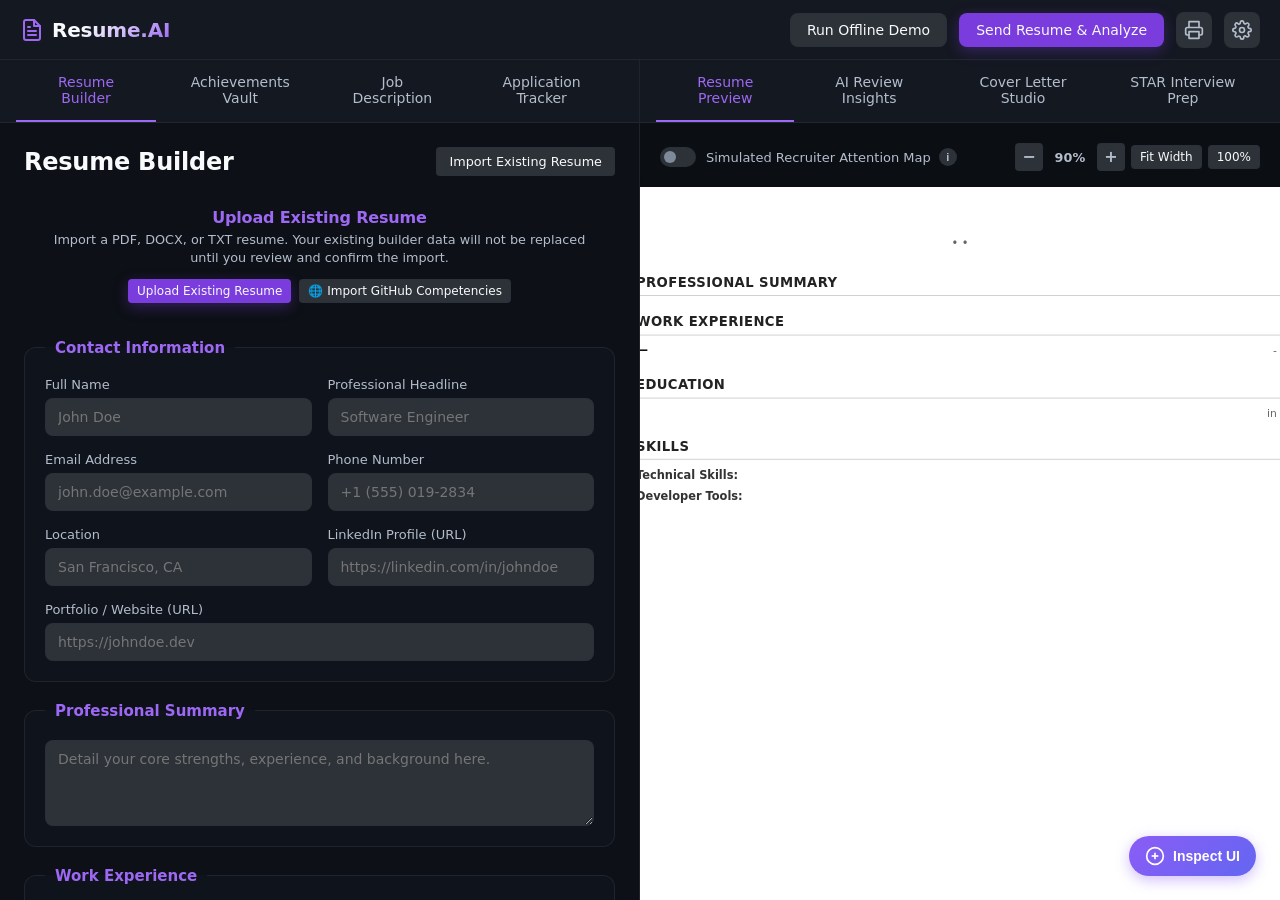
==== commit 295b9af6: "feat: add interactive zoom and sizing controls to resume preview toolbar" ====
--- a/index.html
+++ b/index.html
@@ -366,6 +366,15 @@
                 </div>
               </div>
             </div>
+
+            <!-- Resume Scale & Zoom Toolbar -->
+            <div class="preview-zoom-controls" style="display: flex; align-items: center; gap: 6px;">
+              <button id="btn-zoom-out" class="btn btn-icon btn-sm" type="button" title="Zoom Out" aria-label="Zoom Out" style="width: 28px; height: 28px; font-size: 1rem; font-weight: bold; line-height: 1;">−</button>
+              <span id="lbl-zoom-level" style="font-size: 0.8rem; min-width: 42px; text-align: center; color: var(--text-secondary); font-weight: 600;">90%</span>
+              <button id="btn-zoom-in" class="btn btn-icon btn-sm" type="button" title="Zoom In" aria-label="Zoom In" style="width: 28px; height: 28px; font-size: 1rem; font-weight: bold; line-height: 1;">+</button>
+              <button id="btn-zoom-fit" class="btn btn-secondary btn-sm" type="button" style="padding: 4px 8px; font-size: 0.75rem;" title="Fit preview to available width">Fit Width</button>
+              <button id="btn-zoom-reset" class="btn btn-secondary btn-sm" type="button" style="padding: 4px 8px; font-size: 0.75rem;" title="Reset zoom to 100%">100%</button>
+            </div>
           </div>
 
           <div class="resume-sheet-container">
--- a/styles.css
+++ b/styles.css
@@ -573,6 +573,8 @@
   position: relative;
   width: var(--resume-page-width);
   min-height: var(--resume-page-height);
+  height: auto;
+  flex-shrink: 0;
   background-color: white;
   color: black;
   box-shadow: var(--shadow-lg);
@@ -620,6 +622,9 @@
   line-height: 1.4;
   color: #333333;
   text-align: left;
+  background-color: white;
+  border-radius: var(--radius-sm);
+  min-height: inherit;
 }
 
 .resume-sheet-header {
@@ -1023,6 +1028,8 @@
   .resume-sheet-container {
     transform: scale(0.7);
     transform-origin: top center;
+    flex-shrink: 0;
+    height: auto;
   }
 }
 
@@ -1043,6 +1050,8 @@
   .resume-sheet-container {
     transform: scale(0.5);
     margin-bottom: 10px;
+    flex-shrink: 0;
+    height: auto;
   }
   
   .preview-controls-row {
